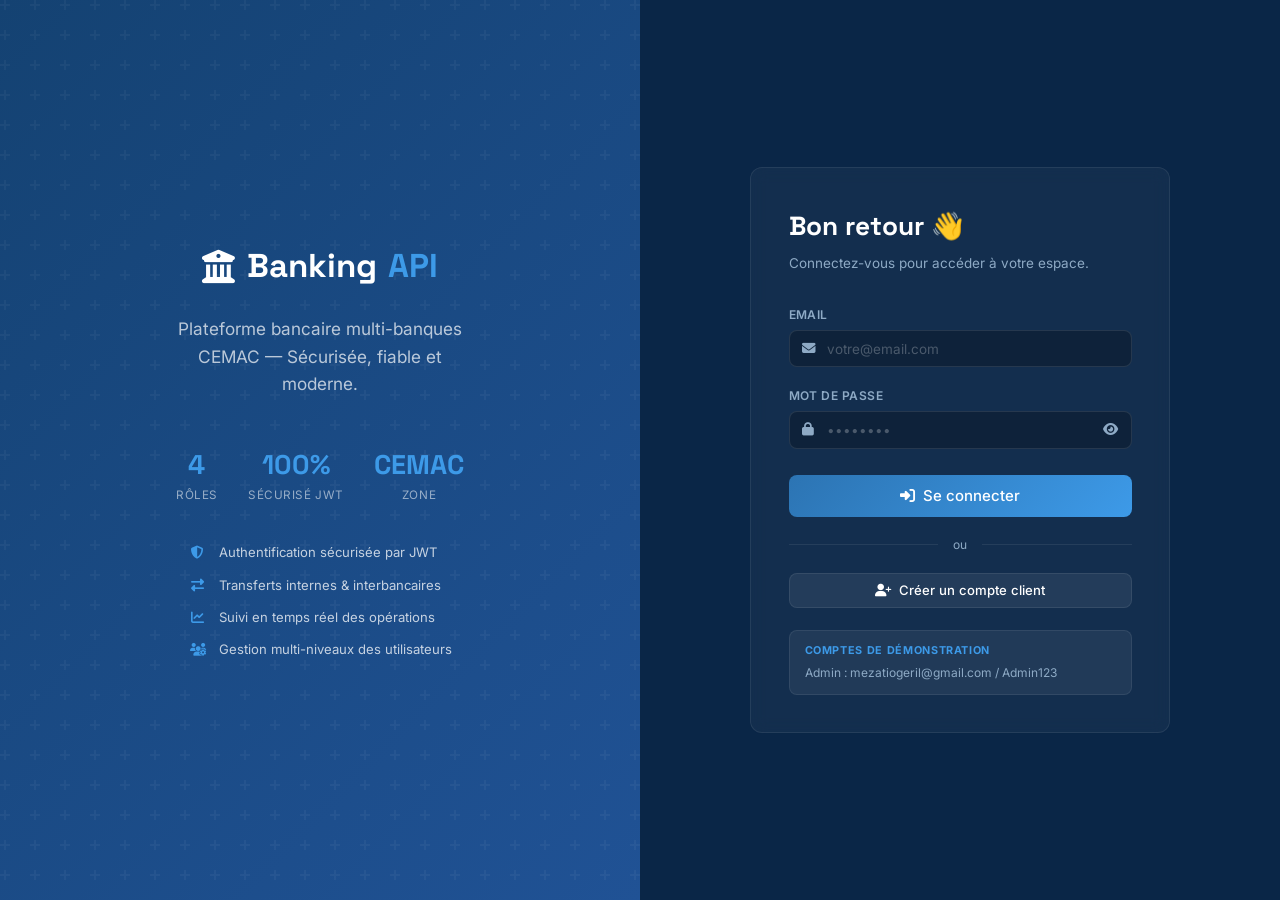
==== target/classes/static/index.html @ 1795077e "j'ai mis a jour mes controleur et j'ai creer une plateforme html css pour effectuer des actiond" ====
<!DOCTYPE html>
<html lang="fr">
<head>
  <meta charset="UTF-8" />
  <meta name="viewport" content="width=device-width, initial-scale=1.0" />
  <title>Banking API — Connexion</title>
  <link rel="stylesheet" href="https://cdnjs.cloudflare.com/ajax/libs/font-awesome/6.5.0/css/all.min.css" />
  <link rel="stylesheet" href="css/main.css" />
  <style>
    .auth-features { margin-top: 2.5rem; display: flex; flex-direction: column; gap: 0.75rem; position: relative; z-index: 1; }
    .auth-feature  { display: flex; align-items: center; gap: 0.75rem; font-size: 0.875rem; color: rgba(255,255,255,0.75); }
    .auth-feature i { color: var(--cyan); width: 20px; text-align: center; }
    .role-hint { background: rgba(255,255,255,0.06); border: 1px solid var(--border); border-radius: var(--radius-sm); padding: 0.75rem 1rem; margin-top: 1.5rem; font-size: 0.8rem; color: var(--muted); }
    .role-hint strong { color: var(--cyan); display: block; margin-bottom: 0.25rem; font-size: 0.72rem; text-transform: uppercase; letter-spacing: 0.06em; }
  </style>
</head>
<body>
<div id="page-loader" class="page-loader">
  <div class="loader-logo">Banking<span>API</span></div>
  <div class="spinner"></div>
</div>

<div class="auth-wrapper">
  <!-- Brand panel -->
  <div class="auth-brand">
    <div class="auth-brand-logo">
      <i class="fas fa-university"></i>
      Banking<span>API</span>
    </div>
    <p class="auth-brand-tagline">
      Plateforme bancaire multi-banques CEMAC — Sécurisée, fiable et moderne.
    </p>
    <div class="auth-brand-stats">
      <div class="stat"><div class="stat-val">4</div><div class="stat-lbl">Rôles</div></div>
      <div class="stat"><div class="stat-val">100%</div><div class="stat-lbl">Sécurisé JWT</div></div>
      <div class="stat"><div class="stat-val">CEMAC</div><div class="stat-lbl">Zone</div></div>
    </div>
    <div class="auth-features">
      <div class="auth-feature"><i class="fas fa-shield-alt"></i> Authentification sécurisée par JWT</div>
      <div class="auth-feature"><i class="fas fa-exchange-alt"></i> Transferts internes & interbancaires</div>
      <div class="auth-feature"><i class="fas fa-chart-line"></i> Suivi en temps réel des opérations</div>
      <div class="auth-feature"><i class="fas fa-users-cog"></i> Gestion multi-niveaux des utilisateurs</div>
    </div>
  </div>

  <!-- Auth panel -->
  <div class="auth-panel">
    <div class="auth-card">
      <h1>Bon retour 👋</h1>
      <p class="subtitle">Connectez-vous pour accéder à votre espace.</p>

      <div id="login-alert" class="alert alert-danger" style="display:none">
        <i class="fas fa-exclamation-circle"></i>
        <span id="login-alert-msg"></span>
      </div>

      <form id="login-form" novalidate>
        <div class="form-group">
          <label class="form-label">Email</label>
          <div class="input-group">
            <i class="fas fa-envelope input-icon"></i>
            <input type="email" id="login-email" class="form-control"
                   placeholder="votre@email.com" autocomplete="email" required />
          </div>
          <div class="form-error" id="err-email">Email invalide.</div>
        </div>

        <div class="form-group">
          <label class="form-label">Mot de passe</label>
          <div class="input-group">
            <i class="fas fa-lock input-icon"></i>
            <input type="password" id="login-password" class="form-control"
                   placeholder="••••••••" autocomplete="current-password" required />
            <i class="fas fa-eye input-action" id="toggle-pwd"></i>
          </div>
          <div class="form-error" id="err-pwd">Mot de passe requis.</div>
        </div>

        <button type="submit" class="btn btn-primary btn-full btn-lg" id="login-btn" style="margin-top:0.5rem">
          <i class="fas fa-sign-in-alt"></i>
          Se connecter
        </button>
      </form>

      <div class="divider-text">ou</div>

      <button class="btn btn-secondary btn-full" onclick="window.location.href='pages/register.html'">
        <i class="fas fa-user-plus"></i>
        Créer un compte client
      </button>

      <div class="role-hint">
        <strong>Comptes de démonstration</strong>
        Admin : mezatiogeril@gmail.com / Admin123
      </div>
    </div>
  </div>
</div>

<div id="toast-container" class="toast-container"></div>

<script src="js/api.js"></script>
<script>
  // Redirect if already logged in
  if (Auth.isAuthenticated()) Auth.redirectToDashboard();

  // Toggle password visibility
  document.getElementById('toggle-pwd').addEventListener('click', function() {
    const inp = document.getElementById('login-password');
    const isText = inp.type === 'text';
    inp.type = isText ? 'password' : 'text';
    this.className = `fas ${isText ? 'fa-eye' : 'fa-eye-slash'} input-action`;
  });

  // Form submit
  document.getElementById('login-form').addEventListener('submit', async e => {
    e.preventDefault();
    const email = document.getElementById('login-email').value.trim();
    const password = document.getElementById('login-password').value;
    const alert = document.getElementById('login-alert');
    const alertMsg = document.getElementById('login-alert-msg');
    const btn = document.getElementById('login-btn');

    // Validation
    let valid = true;
    document.querySelectorAll('.form-error').forEach(el => el.classList.remove('show'));
    document.querySelectorAll('.form-control').forEach(el => el.classList.remove('is-invalid'));

    if (!email || !/\S+@\S+\.\S+/.test(email)) {
      document.getElementById('err-email').classList.add('show');
      document.getElementById('login-email').classList.add('is-invalid');
      valid = false;
    }
    if (!password) {
      document.getElementById('err-pwd').classList.add('show');
      document.getElementById('login-password').classList.add('is-invalid');
      valid = false;
    }
    if (!valid) return;

    // Submit
    btn.disabled = true;
    btn.innerHTML = '<span class="spinner spinner-sm"></span> Connexion…';
    alert.style.display = 'none';

    try {
      const data = await API.login(email, password);
      Auth.setSession(data.accessToken, {
        userId: data.userId,
        nomComplet: data.nomComplet,
        email: data.email,
        role: data.role,
      });
      Toast.success(`Bienvenue, ${data.nomComplet} !`);
      setTimeout(() => Auth.redirectToDashboard(), 600);
    } catch (err) {
      alert.style.display = 'flex';
      alertMsg.textContent = getErrorMessage(err);
      btn.disabled = false;
      btn.innerHTML = '<i class="fas fa-sign-in-alt"></i> Se connecter';
    }
  });

  // Enter key
  document.getElementById('login-email').addEventListener('keydown', e => {
    if (e.key === 'Enter') document.getElementById('login-password').focus();
  });
</script>
</body>
</html>
---- target/classes/static/css/main.css ----
/* ============================================================
   BANKING API — CSS PRINCIPAL
   Palette : Bleu nuit #0A2647 · Bleu profond #144272
              Bleu vif #205295 · Accent cyan #2C74B3
   ============================================================ */

@import url('https://fonts.googleapis.com/css2?family=Inter:wght@300;400;500;600;700&family=Space+Grotesk:wght@400;500;600;700&display=swap');

/* ── Variables ─────────────────────────────────────────────── */
:root {
  --navy:      #0A2647;
  --deep:      #144272;
  --mid:       #205295;
  --accent:    #2C74B3;
  --cyan:      #3d9ae8;
  --white:     #FFFFFF;
  --light:     #F0F4F8;
  --muted:     #8EAAC5;
  --border:    rgba(255,255,255,0.08);
  --card-bg:   rgba(255,255,255,0.04);
  --success:   #22c55e;
  --danger:    #ef4444;
  --warning:   #f59e0b;
  --info:      #3b82f6;

  --sidebar-w: 260px;
  --navbar-h:  64px;
  --radius:    12px;
  --radius-sm: 8px;
  --shadow:    0 4px 24px rgba(0,0,0,0.18);
  --shadow-sm: 0 2px 8px rgba(0,0,0,0.12);

  --font-display: 'Space Grotesk', sans-serif;
  --font-body:    'Inter', sans-serif;
  --transition:   0.22s ease;
}

/* ── Reset ─────────────────────────────────────────────────── */
*, *::before, *::after { box-sizing: border-box; margin: 0; padding: 0; }
html { font-size: 15px; scroll-behavior: smooth; }
body {
  font-family: var(--font-body);
  background: var(--navy);
  color: var(--white);
  min-height: 100vh;
  line-height: 1.6;
  overflow-x: hidden;
}
a { color: inherit; text-decoration: none; }
img { display: block; max-width: 100%; }
button, input, select, textarea {
  font-family: var(--font-body);
  font-size: 0.925rem;
}
input:-webkit-autofill {
  -webkit-box-shadow: 0 0 0 1000px var(--deep) inset !important;
  -webkit-text-fill-color: var(--white) !important;
}

/* ── Scrollbar ─────────────────────────────────────────────── */
::-webkit-scrollbar { width: 6px; height: 6px; }
::-webkit-scrollbar-track { background: var(--navy); }
::-webkit-scrollbar-thumb { background: var(--mid); border-radius: 99px; }
::-webkit-scrollbar-thumb:hover { background: var(--accent); }

/* ── Auth Layout ───────────────────────────────────────────── */
.auth-wrapper {
  min-height: 100vh;
  display: grid;
  grid-template-columns: 1fr 1fr;
  background: var(--navy);
}
.auth-brand {
  background: linear-gradient(135deg, var(--deep) 0%, var(--mid) 100%);
  display: flex;
  flex-direction: column;
  align-items: center;
  justify-content: center;
  padding: 3rem;
  position: relative;
  overflow: hidden;
}
.auth-brand::before {
  content: '';
  position: absolute;
  inset: 0;
  background: url("data:image/svg+xml,%3Csvg width='60' height='60' viewBox='0 0 60 60' xmlns='http://www.w3.org/2000/svg'%3E%3Cg fill='none' fill-rule='evenodd'%3E%3Cg fill='%23ffffff' fill-opacity='0.04'%3E%3Cpath d='M36 34v-4h-2v4h-4v2h4v4h2v-4h4v-2h-4zm0-30V0h-2v4h-4v2h4v4h2V6h4V4h-4zM6 34v-4H4v4H0v2h4v4h2v-4h4v-2H6zM6 4V0H4v4H0v2h4v4h2V6h4V4H6z'/%3E%3C/g%3E%3C/g%3E%3C/svg%3E");
}
.auth-brand-logo {
  font-family: var(--font-display);
  font-size: 2.2rem;
  font-weight: 700;
  color: var(--white);
  display: flex;
  align-items: center;
  gap: 0.75rem;
  margin-bottom: 1.5rem;
  position: relative;
  z-index: 1;
}
.auth-brand-logo span { color: var(--cyan); }
.auth-brand-tagline {
  font-size: 1.15rem;
  color: rgba(255,255,255,0.7);
  text-align: center;
  max-width: 320px;
  position: relative;
  z-index: 1;
}
.auth-brand-stats {
  display: flex;
  gap: 2rem;
  margin-top: 3rem;
  position: relative;
  z-index: 1;
}
.auth-brand-stats .stat { text-align: center; }
.auth-brand-stats .stat-val {
  font-family: var(--font-display);
  font-size: 1.8rem;
  font-weight: 700;
  color: var(--cyan);
}
.auth-brand-stats .stat-lbl {
  font-size: 0.78rem;
  color: rgba(255,255,255,0.55);
  letter-spacing: 0.05em;
  text-transform: uppercase;
}
.auth-panel {
  display: flex;
  align-items: center;
  justify-content: center;
  padding: 2rem;
  background: var(--navy);
}
.auth-card {
  background: rgba(255,255,255,0.04);
  border: 1px solid var(--border);
  border-radius: var(--radius);
  padding: 2.5rem;
  width: 100%;
  max-width: 420px;
  backdrop-filter: blur(8px);
}
.auth-card h1 {
  font-family: var(--font-display);
  font-size: 1.75rem;
  font-weight: 700;
  margin-bottom: 0.4rem;
}
.auth-card .subtitle {
  color: var(--muted);
  font-size: 0.9rem;
  margin-bottom: 2rem;
}

/* ── App Layout ────────────────────────────────────────────── */
.app-layout {
  display: flex;
  min-height: 100vh;
}

/* ── Sidebar ───────────────────────────────────────────────── */
.sidebar {
  width: var(--sidebar-w);
  background: linear-gradient(180deg, var(--deep) 0%, #0e1e38 100%);
  border-right: 1px solid var(--border);
  display: flex;
  flex-direction: column;
  position: fixed;
  top: 0; left: 0; bottom: 0;
  z-index: 100;
  transition: transform var(--transition);
}
.sidebar-logo {
  padding: 1.4rem 1.5rem;
  border-bottom: 1px solid var(--border);
  display: flex;
  align-items: center;
  gap: 0.65rem;
}
.sidebar-logo .logo-icon {
  width: 36px; height: 36px;
  background: linear-gradient(135deg, var(--accent), var(--cyan));
  border-radius: var(--radius-sm);
  display: flex; align-items: center; justify-content: center;
  font-size: 1rem; color: white; flex-shrink: 0;
}
.sidebar-logo .logo-text {
  font-family: var(--font-display);
  font-weight: 700;
  font-size: 1.05rem;
  line-height: 1.2;
}
.sidebar-logo .logo-text small {
  display: block;
  font-size: 0.68rem;
  font-weight: 400;
  color: var(--muted);
  letter-spacing: 0.06em;
  text-transform: uppercase;
}
.sidebar-user {
  padding: 1rem 1.5rem;
  border-bottom: 1px solid var(--border);
  display: flex;
  align-items: center;
  gap: 0.75rem;
}
.sidebar-user .avatar {
  width: 38px; height: 38px;
  background: linear-gradient(135deg, var(--mid), var(--accent));
  border-radius: 50%;
  display: flex; align-items: center; justify-content: center;
  font-weight: 600; font-size: 0.85rem;
  flex-shrink: 0;
}
.sidebar-user .user-info .name {
  font-size: 0.875rem;
  font-weight: 600;
  white-space: nowrap;
  overflow: hidden;
  text-overflow: ellipsis;
  max-width: 160px;
}
.sidebar-user .user-info .role-badge {
  display: inline-block;
  font-size: 0.65rem;
  font-weight: 600;
  padding: 1px 7px;
  border-radius: 99px;
  text-transform: uppercase;
  letter-spacing: 0.06em;
  margin-top: 2px;
}
.role-badge.admin    { background: rgba(239,68,68,0.2);   color: #f87171; }
.role-badge.superviseur { background: rgba(245,158,11,0.2); color: #fbbf24; }
.role-badge.agent    { background: rgba(59,130,246,0.2);  color: #60a5fa; }
.role-badge.client   { background: rgba(34,197,94,0.2);   color: #4ade80; }

.sidebar-nav {
  flex: 1;
  overflow-y: auto;
  padding: 1rem 0;
}
.sidebar-section-label {
  padding: 0.5rem 1.5rem 0.25rem;
  font-size: 0.65rem;
  font-weight: 600;
  letter-spacing: 0.1em;
  text-transform: uppercase;
  color: var(--muted);
}
.nav-item {
  display: flex;
  align-items: center;
  gap: 0.75rem;
  padding: 0.65rem 1.5rem;
  cursor: pointer;
  border-radius: 0;
  transition: all var(--transition);
  position: relative;
  font-size: 0.9rem;
  font-weight: 500;
  color: rgba(255,255,255,0.65);
  border-left: 3px solid transparent;
  user-select: none;
}
.nav-item:hover {
  background: rgba(255,255,255,0.05);
  color: var(--white);
}
.nav-item.active {
  background: rgba(44,116,179,0.18);
  color: var(--cyan);
  border-left-color: var(--cyan);
}
.nav-item i { width: 18px; text-align: center; font-size: 0.95rem; }
.nav-item .badge-count {
  margin-left: auto;
  background: var(--accent);
  color: white;
  font-size: 0.65rem;
  font-weight: 700;
  padding: 1px 7px;
  border-radius: 99px;
}
.sidebar-footer {
  padding: 1rem 1.5rem;
  border-top: 1px solid var(--border);
}
.btn-logout {
  display: flex;
  align-items: center;
  gap: 0.65rem;
  width: 100%;
  padding: 0.6rem 0.75rem;
  background: rgba(239,68,68,0.1);
  border: 1px solid rgba(239,68,68,0.2);
  border-radius: var(--radius-sm);
  color: #f87171;
  cursor: pointer;
  font-size: 0.875rem;
  font-weight: 500;
  transition: all var(--transition);
}
.btn-logout:hover { background: rgba(239,68,68,0.2); }

/* ── Main Content ──────────────────────────────────────────── */
.main-content {
  margin-left: var(--sidebar-w);
  flex: 1;
  display: flex;
  flex-direction: column;
  min-height: 100vh;
}

/* ── Topbar ────────────────────────────────────────────────── */
.topbar {
  height: var(--navbar-h);
  background: rgba(10,38,71,0.95);
  border-bottom: 1px solid var(--border);
  backdrop-filter: blur(8px);
  position: sticky;
  top: 0;
  z-index: 50;
  display: flex;
  align-items: center;
  justify-content: space-between;
  padding: 0 2rem;
}
.topbar-left { display: flex; align-items: center; gap: 1rem; }
.topbar-left h2 {
  font-family: var(--font-display);
  font-size: 1.2rem;
  font-weight: 600;
}
.breadcrumb {
  display: flex;
  align-items: center;
  gap: 0.4rem;
  font-size: 0.8rem;
  color: var(--muted);
}
.breadcrumb .sep { color: var(--border); }
.topbar-right { display: flex; align-items: center; gap: 0.75rem; }
.btn-icon {
  width: 36px; height: 36px;
  background: rgba(255,255,255,0.05);
  border: 1px solid var(--border);
  border-radius: var(--radius-sm);
  display: flex; align-items: center; justify-content: center;
  cursor: pointer;
  color: var(--muted);
  transition: all var(--transition);
  position: relative;
}
.btn-icon:hover { background: rgba(255,255,255,0.1); color: var(--white); }
.notif-dot {
  position: absolute;
  top: 6px; right: 6px;
  width: 7px; height: 7px;
  background: var(--cyan);
  border-radius: 50%;
  border: 1.5px solid var(--navy);
}

/* ── Page body ─────────────────────────────────────────────── */
.page-body {
  padding: 2rem;
  flex: 1;
}

/* ── Stats Cards ───────────────────────────────────────────── */
.stats-grid {
  display: grid;
  grid-template-columns: repeat(auto-fit, minmax(200px, 1fr));
  gap: 1.25rem;
  margin-bottom: 2rem;
}
.stat-card {
  background: rgba(255,255,255,0.04);
  border: 1px solid var(--border);
  border-radius: var(--radius);
  padding: 1.4rem 1.5rem;
  display: flex;
  align-items: center;
  gap: 1rem;
  transition: all var(--transition);
  cursor: default;
}
.stat-card:hover {
  background: rgba(255,255,255,0.07);
  border-color: rgba(44,116,179,0.3);
  transform: translateY(-2px);
}
.stat-icon {
  width: 48px; height: 48px;
  border-radius: var(--radius-sm);
  display: flex; align-items: center; justify-content: center;
  font-size: 1.2rem;
  flex-shrink: 0;
}
.stat-icon.blue   { background: rgba(44,116,179,0.2); color: var(--cyan); }
.stat-icon.green  { background: rgba(34,197,94,0.2);  color: var(--success); }
.stat-icon.orange { background: rgba(245,158,11,0.2); color: var(--warning); }
.stat-icon.red    { background: rgba(239,68,68,0.2);  color: var(--danger); }
.stat-icon.purple { background: rgba(168,85,247,0.2); color: #c084fc; }
.stat-label { font-size: 0.78rem; color: var(--muted); margin-bottom: 3px; font-weight: 500; }
.stat-value {
  font-family: var(--font-display);
  font-size: 1.5rem;
  font-weight: 700;
  line-height: 1;
}
.stat-sub { font-size: 0.75rem; color: var(--success); margin-top: 3px; }

/* ── Cards ─────────────────────────────────────────────────── */
.card {
  background: rgba(255,255,255,0.04);
  border: 1px solid var(--border);
  border-radius: var(--radius);
  overflow: hidden;
}
.card-header {
  padding: 1.25rem 1.5rem;
  border-bottom: 1px solid var(--border);
  display: flex;
  align-items: center;
  justify-content: space-between;
  gap: 1rem;
}
.card-title {
  font-family: var(--font-display);
  font-size: 1rem;
  font-weight: 600;
  display: flex;
  align-items: center;
  gap: 0.5rem;
}
.card-title i { color: var(--cyan); }
.card-body { padding: 1.5rem; }
.card-footer {
  padding: 1rem 1.5rem;
  border-top: 1px solid var(--border);
  background: rgba(0,0,0,0.1);
}

/* ── Tables ────────────────────────────────────────────────── */
.table-wrap { overflow-x: auto; }
table { width: 100%; border-collapse: collapse; font-size: 0.875rem; }
thead tr {
  background: rgba(0,0,0,0.2);
  border-bottom: 1px solid var(--border);
}
thead th {
  padding: 0.875rem 1rem;
  text-align: left;
  font-size: 0.72rem;
  font-weight: 600;
  letter-spacing: 0.07em;
  text-transform: uppercase;
  color: var(--muted);
  white-space: nowrap;
}
tbody tr {
  border-bottom: 1px solid var(--border);
  transition: background var(--transition);
}
tbody tr:last-child { border-bottom: none; }
tbody tr:hover { background: rgba(255,255,255,0.03); }
td {
  padding: 0.875rem 1rem;
  color: rgba(255,255,255,0.85);
  white-space: nowrap;
}
.td-mono { font-family: 'Space Grotesk', monospace; font-size: 0.82rem; color: var(--cyan); }
.empty-row td {
  text-align: center;
  padding: 3rem;
  color: var(--muted);
}
.empty-row td i { font-size: 2rem; display: block; margin-bottom: 0.5rem; }

/* ── Badges ────────────────────────────────────────────────── */
.badge {
  display: inline-flex;
  align-items: center;
  gap: 0.3rem;
  padding: 3px 10px;
  border-radius: 99px;
  font-size: 0.72rem;
  font-weight: 600;
  letter-spacing: 0.03em;
}
.badge-success { background: rgba(34,197,94,0.15);  color: #4ade80; }
.badge-danger  { background: rgba(239,68,68,0.15);  color: #f87171; }
.badge-warning { background: rgba(245,158,11,0.15); color: #fbbf24; }
.badge-info    { background: rgba(59,130,246,0.15); color: #60a5fa; }
.badge-muted   { background: rgba(255,255,255,0.08); color: var(--muted); }
.badge-depot   { background: rgba(34,197,94,0.15);  color: #4ade80; }
.badge-retrait { background: rgba(239,68,68,0.15);  color: #f87171; }
.badge-transfert { background: rgba(59,130,246,0.15); color: #60a5fa; }
.badge-admin-op  { background: rgba(168,85,247,0.15); color: #c084fc; }
.badge-appro     { background: rgba(245,158,11,0.15); color: #fbbf24; }

/* ── Buttons ───────────────────────────────────────────────── */
.btn {
  display: inline-flex;
  align-items: center;
  gap: 0.5rem;
  padding: 0.55rem 1.25rem;
  border-radius: var(--radius-sm);
  font-size: 0.875rem;
  font-weight: 500;
  cursor: pointer;
  border: none;
  transition: all var(--transition);
  white-space: nowrap;
}
.btn:disabled { opacity: 0.5; cursor: not-allowed; }
.btn-primary {
  background: linear-gradient(135deg, var(--accent), var(--cyan));
  color: white;
}
.btn-primary:hover:not(:disabled) {
  opacity: 0.9;
  transform: translateY(-1px);
  box-shadow: 0 4px 16px rgba(44,116,179,0.35);
}
.btn-secondary {
  background: rgba(255,255,255,0.07);
  color: var(--white);
  border: 1px solid var(--border);
}
.btn-secondary:hover:not(:disabled) { background: rgba(255,255,255,0.12); }
.btn-danger {
  background: rgba(239,68,68,0.15);
  color: #f87171;
  border: 1px solid rgba(239,68,68,0.25);
}
.btn-danger:hover:not(:disabled) { background: rgba(239,68,68,0.25); }
.btn-success {
  background: rgba(34,197,94,0.15);
  color: #4ade80;
  border: 1px solid rgba(34,197,94,0.25);
}
.btn-success:hover:not(:disabled) { background: rgba(34,197,94,0.25); }
.btn-warning {
  background: rgba(245,158,11,0.15);
  color: #fbbf24;
  border: 1px solid rgba(245,158,11,0.25);
}
.btn-warning:hover:not(:disabled) { background: rgba(245,158,11,0.25); }
.btn-sm { padding: 0.35rem 0.85rem; font-size: 0.8rem; }
.btn-lg { padding: 0.75rem 1.75rem; font-size: 1rem; }
.btn-full { width: 100%; justify-content: center; }

/* ── Forms ─────────────────────────────────────────────────── */
.form-group { margin-bottom: 1.25rem; }
.form-label {
  display: block;
  font-size: 0.8rem;
  font-weight: 600;
  color: var(--muted);
  margin-bottom: 0.4rem;
  letter-spacing: 0.04em;
  text-transform: uppercase;
}
.form-control {
  width: 100%;
  background: rgba(0,0,0,0.25);
  border: 1px solid rgba(255,255,255,0.1);
  border-radius: var(--radius-sm);
  color: var(--white);
  padding: 0.65rem 0.875rem;
  font-size: 0.9rem;
  transition: all var(--transition);
  outline: none;
}
.form-control:focus {
  border-color: var(--accent);
  background: rgba(0,0,0,0.35);
  box-shadow: 0 0 0 3px rgba(44,116,179,0.15);
}
.form-control::placeholder { color: rgba(255,255,255,0.25); }
.form-control.is-invalid { border-color: var(--danger); }
.form-hint { font-size: 0.78rem; color: var(--muted); margin-top: 0.3rem; }
.form-error { font-size: 0.78rem; color: #f87171; margin-top: 0.3rem; display: none; }
.form-error.show { display: block; }
.input-group { position: relative; }
.input-group .form-control { padding-left: 2.5rem; }
.input-group .input-icon {
  position: absolute;
  left: 0.875rem;
  top: 50%;
  transform: translateY(-50%);
  color: var(--muted);
  font-size: 0.9rem;
  pointer-events: none;
}
.input-group .input-action {
  position: absolute;
  right: 0.875rem;
  top: 50%;
  transform: translateY(-50%);
  color: var(--muted);
  cursor: pointer;
  font-size: 0.9rem;
  transition: color var(--transition);
}
.input-group .input-action:hover { color: var(--white); }
select.form-control option {
  background: var(--deep);
  color: var(--white);
}

/* ── Calc Preview ──────────────────────────────────────────── */
.calc-preview {
  background: rgba(44,116,179,0.1);
  border: 1px solid rgba(44,116,179,0.2);
  border-radius: var(--radius-sm);
  padding: 1rem 1.25rem;
  margin-top: 1rem;
  display: none;
}
.calc-preview.visible { display: block; }
.calc-row {
  display: flex;
  justify-content: space-between;
  align-items: center;
  padding: 0.3rem 0;
  font-size: 0.875rem;
}
.calc-row.total {
  border-top: 1px solid rgba(255,255,255,0.1);
  margin-top: 0.3rem;
  padding-top: 0.6rem;
  font-weight: 700;
  font-size: 1rem;
}
.calc-row .lbl { color: var(--muted); }
.calc-row .val { font-family: var(--font-display); color: var(--white); }
.calc-row.total .val { color: var(--cyan); }

/* ── Modal ─────────────────────────────────────────────────── */
.modal-overlay {
  position: fixed;
  inset: 0;
  background: rgba(0,0,0,0.65);
  backdrop-filter: blur(4px);
  z-index: 200;
  display: flex;
  align-items: center;
  justify-content: center;
  padding: 1rem;
  opacity: 0;
  pointer-events: none;
  transition: opacity var(--transition);
}
.modal-overlay.open { opacity: 1; pointer-events: all; }
.modal {
  background: var(--deep);
  border: 1px solid var(--border);
  border-radius: var(--radius);
  width: 100%;
  max-width: 500px;
  max-height: 90vh;
  overflow-y: auto;
  transform: translateY(16px);
  transition: transform var(--transition);
}
.modal-overlay.open .modal { transform: translateY(0); }
.modal-header {
  padding: 1.25rem 1.5rem;
  border-bottom: 1px solid var(--border);
  display: flex;
  align-items: center;
  justify-content: space-between;
}
.modal-title {
  font-family: var(--font-display);
  font-size: 1.05rem;
  font-weight: 600;
  display: flex;
  align-items: center;
  gap: 0.5rem;
}
.modal-title i { color: var(--cyan); }
.modal-close {
  width: 30px; height: 30px;
  background: rgba(255,255,255,0.06);
  border: none;
  border-radius: 6px;
  color: var(--muted);
  cursor: pointer;
  display: flex; align-items: center; justify-content: center;
  transition: all var(--transition);
  font-size: 0.9rem;
}
.modal-close:hover { background: rgba(255,255,255,0.12); color: var(--white); }
.modal-body { padding: 1.5rem; }
.modal-footer {
  padding: 1rem 1.5rem;
  border-top: 1px solid var(--border);
  display: flex;
  justify-content: flex-end;
  gap: 0.75rem;
}

/* ── Toast ─────────────────────────────────────────────────── */
.toast-container {
  position: fixed;
  top: 1.25rem;
  right: 1.25rem;
  z-index: 1000;
  display: flex;
  flex-direction: column;
  gap: 0.5rem;
  max-width: 360px;
}
.toast {
  background: var(--deep);
  border: 1px solid var(--border);
  border-radius: var(--radius-sm);
  padding: 0.875rem 1.25rem;
  display: flex;
  align-items: flex-start;
  gap: 0.75rem;
  box-shadow: var(--shadow);
  animation: toastIn 0.3s ease forwards;
  border-left: 3px solid;
}
.toast.success { border-left-color: var(--success); }
.toast.error   { border-left-color: var(--danger); }
.toast.warning { border-left-color: var(--warning); }
.toast.info    { border-left-color: var(--info); }
.toast-icon { font-size: 1rem; margin-top: 1px; flex-shrink: 0; }
.toast.success .toast-icon { color: var(--success); }
.toast.error   .toast-icon { color: var(--danger); }
.toast.warning .toast-icon { color: var(--warning); }
.toast.info    .toast-icon { color: var(--info); }
.toast-message { font-size: 0.875rem; line-height: 1.4; }
.toast-close {
  margin-left: auto;
  background: none;
  border: none;
  color: var(--muted);
  cursor: pointer;
  font-size: 0.8rem;
  padding: 0;
  flex-shrink: 0;
}
@keyframes toastIn {
  from { opacity: 0; transform: translateX(20px); }
  to   { opacity: 1; transform: translateX(0); }
}
@keyframes toastOut {
  from { opacity: 1; transform: translateX(0); }
  to   { opacity: 0; transform: translateX(20px); }
}
.toast.removing { animation: toastOut 0.25s ease forwards; }

/* ── Loader ────────────────────────────────────────────────── */
.page-loader {
  position: fixed;
  inset: 0;
  background: var(--navy);
  z-index: 9999;
  display: flex;
  flex-direction: column;
  align-items: center;
  justify-content: center;
  gap: 1rem;
  transition: opacity 0.4s ease;
}
.page-loader.hidden { opacity: 0; pointer-events: none; }
.loader-logo {
  font-family: var(--font-display);
  font-size: 1.5rem;
  font-weight: 700;
  color: var(--white);
}
.loader-logo span { color: var(--cyan); }
.spinner {
  width: 40px; height: 40px;
  border: 3px solid rgba(255,255,255,0.1);
  border-top-color: var(--cyan);
  border-radius: 50%;
  animation: spin 0.7s linear infinite;
}
.spinner-sm {
  width: 18px; height: 18px;
  border-width: 2px;
  display: inline-block;
}
@keyframes spin { to { transform: rotate(360deg); } }

/* ── Pagination ────────────────────────────────────────────── */
.pagination {
  display: flex;
  align-items: center;
  gap: 0.35rem;
  justify-content: center;
  padding: 1rem 0 0;
}
.page-btn {
  width: 34px; height: 34px;
  background: rgba(255,255,255,0.05);
  border: 1px solid var(--border);
  border-radius: 6px;
  color: var(--muted);
  cursor: pointer;
  display: flex; align-items: center; justify-content: center;
  font-size: 0.82rem;
  transition: all var(--transition);
}
.page-btn:hover { background: rgba(255,255,255,0.1); color: var(--white); }
.page-btn.active { background: var(--accent); border-color: var(--accent); color: white; }
.page-btn:disabled { opacity: 0.35; cursor: default; }

/* ── Search bar ────────────────────────────────────────────── */
.search-bar {
  position: relative;
  flex: 1;
  max-width: 280px;
}
.search-bar input {
  width: 100%;
  background: rgba(0,0,0,0.2);
  border: 1px solid var(--border);
  border-radius: var(--radius-sm);
  color: var(--white);
  padding: 0.5rem 0.875rem 0.5rem 2.25rem;
  font-size: 0.85rem;
  outline: none;
  transition: all var(--transition);
}
.search-bar input:focus { border-color: var(--accent); }
.search-bar input::placeholder { color: rgba(255,255,255,0.25); }
.search-bar i {
  position: absolute;
  left: 0.75rem;
  top: 50%;
  transform: translateY(-50%);
  color: var(--muted);
  font-size: 0.85rem;
  pointer-events: none;
}

/* ── Divider ───────────────────────────────────────────────── */
.divider {
  height: 1px;
  background: var(--border);
  margin: 1.5rem 0;
}
.divider-text {
  display: flex;
  align-items: center;
  gap: 1rem;
  margin: 1.25rem 0;
  color: var(--muted);
  font-size: 0.8rem;
}
.divider-text::before, .divider-text::after {
  content: '';
  flex: 1;
  height: 1px;
  background: var(--border);
}

/* ── Balance card ──────────────────────────────────────────── */
.balance-card {
  background: linear-gradient(135deg, var(--deep) 0%, var(--mid) 100%);
  border-radius: var(--radius);
  padding: 1.75rem;
  position: relative;
  overflow: hidden;
  border: 1px solid rgba(255,255,255,0.1);
}
.balance-card::after {
  content: '';
  position: absolute;
  right: -30px; top: -30px;
  width: 160px; height: 160px;
  background: rgba(255,255,255,0.05);
  border-radius: 50%;
}
.balance-label { font-size: 0.78rem; color: rgba(255,255,255,0.6); text-transform: uppercase; letter-spacing: 0.08em; margin-bottom: 0.4rem; }
.balance-amount {
  font-family: var(--font-display);
  font-size: 2.2rem;
  font-weight: 700;
  margin-bottom: 0.25rem;
}
.balance-account { font-size: 0.82rem; color: rgba(255,255,255,0.55); font-family: monospace; }
.balance-status {
  position: absolute;
  top: 1.25rem; right: 1.25rem;
  font-size: 0.72rem;
  background: rgba(34,197,94,0.2);
  color: #4ade80;
  padding: 3px 10px;
  border-radius: 99px;
  font-weight: 600;
}

/* ── Section headers ───────────────────────────────────────── */
.section-header {
  display: flex;
  align-items: center;
  justify-content: space-between;
  margin-bottom: 1.25rem;
  gap: 1rem;
  flex-wrap: wrap;
}
.section-title {
  font-family: var(--font-display);
  font-size: 1.05rem;
  font-weight: 600;
}
.section-actions {
  display: flex;
  align-items: center;
  gap: 0.65rem;
  flex-wrap: wrap;
}

/* ── Alert ─────────────────────────────────────────────────── */
.alert {
  padding: 0.875rem 1.25rem;
  border-radius: var(--radius-sm);
  font-size: 0.875rem;
  display: flex;
  align-items: flex-start;
  gap: 0.65rem;
  margin-bottom: 1.25rem;
}
.alert-danger  { background: rgba(239,68,68,0.1);  border: 1px solid rgba(239,68,68,0.2);  color: #f87171; }
.alert-success { background: rgba(34,197,94,0.1);  border: 1px solid rgba(34,197,94,0.2);  color: #4ade80; }
.alert-info    { background: rgba(59,130,246,0.1); border: 1px solid rgba(59,130,246,0.2); color: #60a5fa; }
.alert i { flex-shrink: 0; margin-top: 1px; }

/* ── Grid helpers ──────────────────────────────────────────── */
.grid-2 { display: grid; grid-template-columns: 1fr 1fr; gap: 1.25rem; }
.grid-3 { display: grid; grid-template-columns: repeat(3, 1fr); gap: 1.25rem; }
.flex-between { display: flex; align-items: center; justify-content: space-between; }
.flex-center  { display: flex; align-items: center; justify-content: center; }
.gap-1 { gap: 0.5rem; }
.gap-2 { gap: 1rem; }
.mt-1  { margin-top: 0.5rem; }
.mt-2  { margin-top: 1rem; }
.text-muted { color: var(--muted); }
.text-sm  { font-size: 0.82rem; }
.text-cyan { color: var(--cyan); }

/* ── Sidebar toggle (mobile) ───────────────────────────────── */
.sidebar-toggle {
  display: none;
  background: none;
  border: none;
  color: var(--white);
  font-size: 1.25rem;
  cursor: pointer;
  padding: 0.25rem;
}
.sidebar-overlay {
  display: none;
  position: fixed;
  inset: 0;
  background: rgba(0,0,0,0.5);
  z-index: 99;
}

/* ── Responsive ────────────────────────────────────────────── */
@media (max-width: 1024px) {
  .grid-3 { grid-template-columns: repeat(2, 1fr); }
}
@media (max-width: 768px) {
  .auth-wrapper { grid-template-columns: 1fr; }
  .auth-brand { display: none; }
  .sidebar { transform: translateX(-100%); }
  .sidebar.open { transform: translateX(0); }
  .sidebar-overlay { display: none; }
  .sidebar-toggle { display: block; }
  .main-content { margin-left: 0; }
  .page-body { padding: 1.25rem; }
  .grid-2 { grid-template-columns: 1fr; }
  .grid-3 { grid-template-columns: 1fr; }
  .stats-grid { grid-template-columns: repeat(2, 1fr); }
  .section-header { flex-direction: column; align-items: flex-start; }
  .topbar { padding: 0 1.25rem; }
}
@media (max-width: 480px) {
  .stats-grid { grid-template-columns: 1fr; }
  .auth-card { padding: 1.75rem 1.25rem; }
}
@media (prefers-reduced-motion: reduce) {
  *, *::before, *::after { animation-duration: 0.01ms !important; transition-duration: 0.01ms !important; }
}
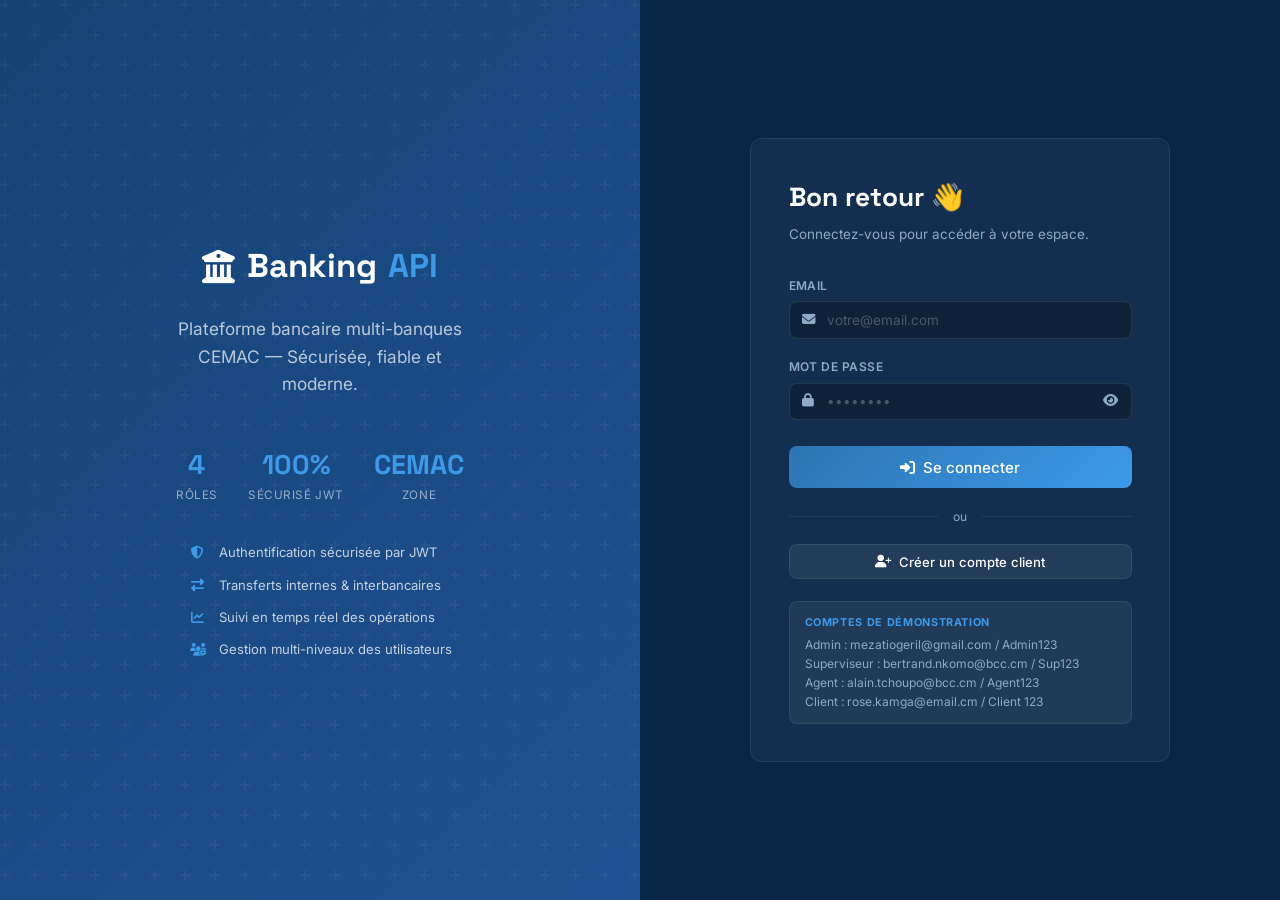
==== commit 41f7dfe1: "j'ai effectuer des mise a jours generale sur le service de l'agent en ce qui concerner les retraits." ====
--- a/target/classes/static/index.html
+++ b/target/classes/static/index.html
@@ -91,7 +91,10 @@
 
       <div class="role-hint">
         <strong>Comptes de démonstration</strong>
-        Admin : mezatiogeril@gmail.com / Admin123
+        Admin : mezatiogeril@gmail.com / Admin123<br>
+        Superviseur : bertrand.nkomo@bcc.cm / Sup123<br>
+        Agent : alain.tchoupo@bcc.cm / Agent123<br>
+        Client : rose.kamga@email.cm / Client 123
       </div>
     </div>
   </div>
